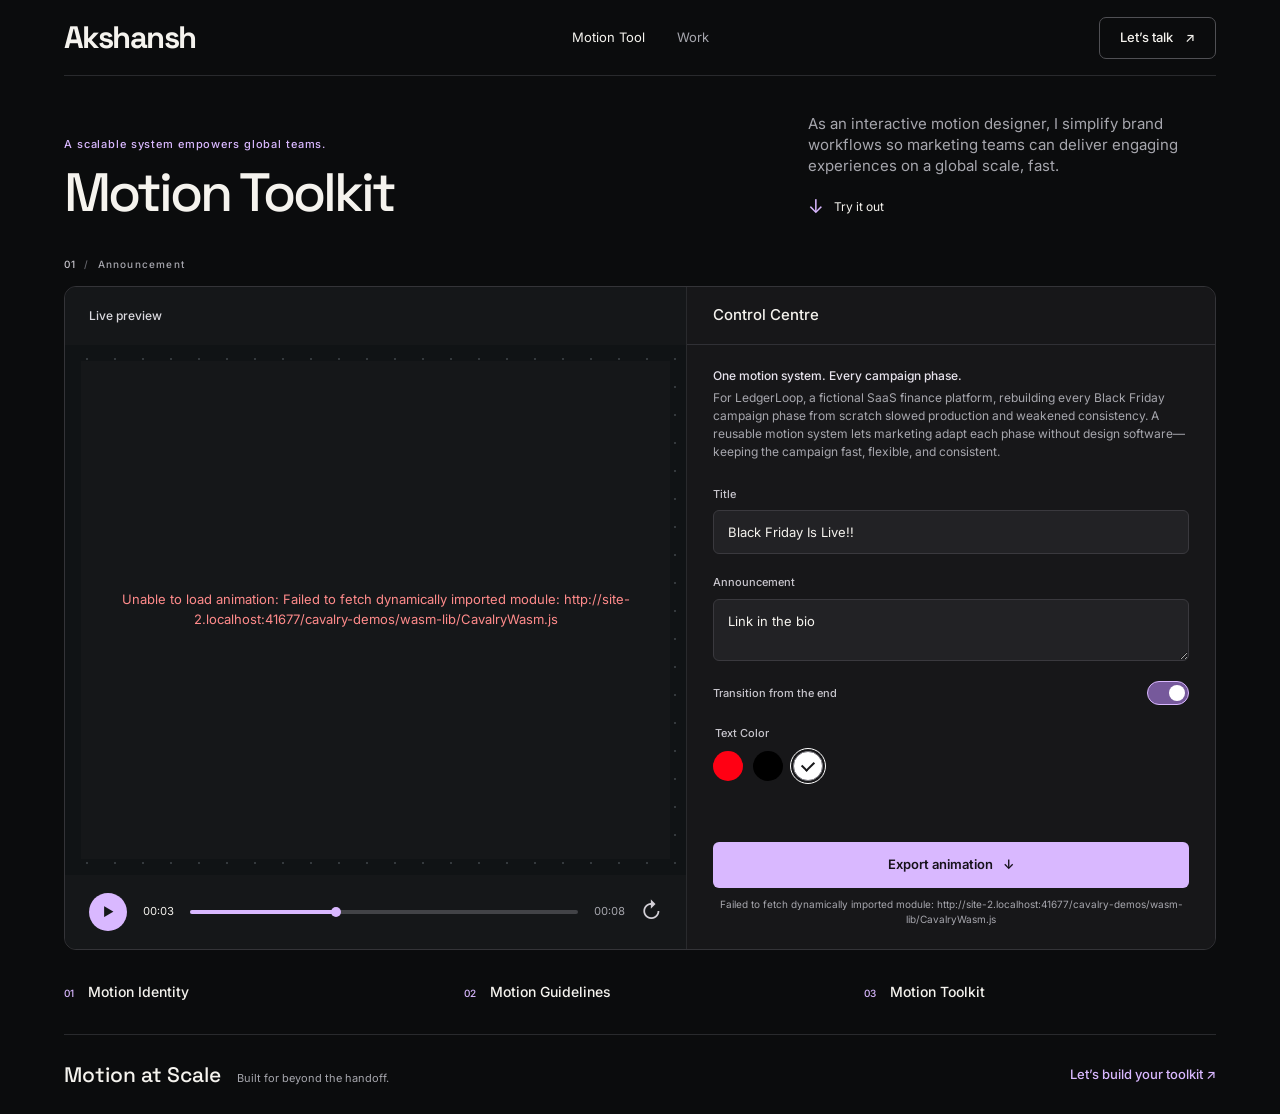
==== Webtool.html @ a15b1e1c "landing page to webtool" ====
<!doctype html>
<html lang="en">
	<head>
		<meta charset="UTF-8" />
		<meta name="viewport" content="width=device-width, initial-scale=1.0" />
		<meta
			name="description"
			content="A scalable motion toolkit for creating brand-safe animated content."
		/>
		<meta name="theme-color" content="#0b0c0d" />
		<title>Motion Toolkit — Akshansh</title>
		<link rel="preconnect" href="https://fonts.googleapis.com" />
		<link rel="preconnect" href="https://fonts.gstatic.com" crossorigin />
		<link
			href="https://fonts.googleapis.com/css2?family=Inter:wght@400;500;600;700&family=Space+Grotesk:wght@400;500;600;700&display=swap"
			rel="stylesheet"
		/>
		<link rel="stylesheet" href="webtool.css" />
	</head>
	<body>
		<div class="site-shell">
			<header class="site-header" id="top">
				<a class="brand" href="#top" aria-label="Akshansh, home">Akshansh</a>
				<nav class="main-nav" aria-label="Main navigation">
					<a class="main-nav__link main-nav__link--current" href="#toolkit" aria-current="page">Motion Tool</a>
					<a class="main-nav__link" href="./Work.html#top">Work</a>
				</nav>
				<a
					class="contact-link"
					href="https://mail.google.com/mail/?view=cm&amp;fs=1&amp;to=designerwork.akshansh%40gmail.com"
					target="_blank"
					rel="noopener noreferrer"
				>
					Let’s talk <span aria-hidden="true">↗</span>
				</a>
			</header>

			<main>
				<section class="intro" aria-labelledby="page-title">
					<div class="intro__heading">
						<p class="eyebrow">A scalable system empowers global teams.</p>
						<h1 id="page-title">Motion Toolkit</h1>
					</div>
					<div class="intro__description">
						<p>
							As an interactive motion designer, I simplify brand workflows so
							marketing teams can deliver engaging experiences on a global scale,
							fast.
						</p>
						<a class="try-link" href="#toolkit">
							<span class="try-link__arrow" aria-hidden="true">↓</span>
							<span>Try it out</span>
						</a>
					</div>
				</section>

				<section class="toolkit-section" id="toolkit" aria-labelledby="section-title">
					<p class="section-label" id="section-title">
						<span>01</span><span aria-hidden="true">/</span> Announcement
					</p>

					<div class="editor">
						<div class="editor__preview">
							<header class="editor-toolbar">
								<p class="editor-toolbar__label">Live preview</p>
							</header>

							<div class="preview-stage">
								<div id="player" aria-label="Cavalry animation preview"></div>
								<p id="scene-status" class="visually-hidden" role="status" aria-live="polite">
									Loading Cavalry scene…
								</p>
							</div>

							<div class="playback" aria-label="Animation preview controls">
								<button class="playback__play" type="button" aria-label="Play animation">
									<span aria-hidden="true">▶</span>
								</button>
								<span class="playback__time">00:03</span>
								<div class="playback__timeline" role="progressbar" aria-label="Animation progress" aria-valuemin="0" aria-valuemax="8" aria-valuenow="3">
									<span class="playback__progress"></span>
									<span class="playback__head"></span>
								</div>
								<span class="playback__duration">00:08</span>
								<button class="playback__replay" type="button" aria-label="Replay animation">↻</button>
							</div>
						</div>

						<aside class="control-centre" aria-labelledby="control-title">
							<header class="control-centre__header">
								<h2 id="control-title">Control Centre</h2>
							</header>
							<div class="control-centre__content">
								<div class="control-intro">
									<h3>One motion system. Every campaign phase.</h3>
									<p>
										For LedgerLoop, a fictional SaaS finance platform, rebuilding every Black Friday campaign phase from scratch slowed production and weakened consistency. A reusable motion system lets marketing adapt each phase without design software—keeping the campaign fast, flexible, and consistent.
									</p>
								</div>

								<div class="customise-form">
									<div id="control-center-controls" class="control-center-controls" aria-live="polite">
										<div class="field">
											<label for="speaker-name">Title</label>
											<input id="speaker-name" name="title" type="text" value="Black Friday Is Live!!" autocomplete="off" />
										</div>

										<div class="field">
											<label for="call-to-action">Announcement</label>
											<textarea id="call-to-action" name="announcement" rows="2">Link in the bio</textarea>
										</div>

										<div class="field toggle-field">
											<span id="transition-label">Transition from the end</span>
											<label class="toggle-switch">
												<input id="transition-from-end" name="transitionFromEnd" type="checkbox" checked aria-labelledby="transition-label" />
												<span class="toggle-switch__track" aria-hidden="true"></span>
											</label>
										</div>

										<fieldset class="field color-field">
											<legend>Text Color</legend>
											<div class="color-presets">
												<label class="color-preset color-preset--red">
													<input type="radio" name="text-color-index" value="0" />
													<span class="visually-hidden">Red #ff0013</span>
												</label>
												<label class="color-preset color-preset--black">
													<input type="radio" name="text-color-index" value="1" />
													<span class="visually-hidden">Black #000000</span>
												</label>
												<label class="color-preset color-preset--white">
													<input type="radio" name="text-color-index" value="2" checked />
													<span class="visually-hidden">White #ffffff</span>
												</label>
											</div>
										</fieldset>
									</div>

									<div class="customise-form__actions">
										<button class="export-button" id="export-animation" type="button" aria-describedby="export-note">
											Export animation <span aria-hidden="true">↓</span>
										</button>
										<p class="export-note" id="export-note" role="status" aria-live="polite">MP4 · 1080 × 1350</p>
									</div>
								</div>
							</div>
						</aside>
					</div>
				</section>

				<section class="handoff" id="work" aria-label="Toolkit overview">
					<div class="handoff__item">
						<span class="handoff__number">01</span>
						<h2>Motion Identity</h2>
					</div>
					<div class="handoff__item">
						<span class="handoff__number">02</span>
						<h2>Motion Guidelines</h2>
					</div>
					<div class="handoff__item">
						<span class="handoff__number">03</span>
						<h2>Motion Toolkit</h2>
					</div>
				</section>
			</main>

			<footer class="site-footer">
				<div class="site-footer__brand">
					<p>Motion at Scale</p>
					<span>Built for beyond the handoff.</span>
				</div>
				<a
					href="https://mail.google.com/mail/?view=cm&amp;fs=1&amp;to=designerwork.akshansh%40gmail.com"
					target="_blank"
					rel="noopener noreferrer"
				>Let’s build your toolkit <span aria-hidden="true">↗</span></a>
			</footer>
		</div>
		<script src="./motion-toolkit.js" type="module"></script>
	</body>
</html>
---- webtool.css ----
:root {
	color-scheme: dark;
	--page: #0b0c0d;
	--panel: #151719;
	--panel-strong: #171719;
	--field: #222225;
	--line: #292a2d;
	--line-strong: #343438;
	--text: #f5f3ee;
	--muted: #a6a6ad;
	--soft: #c7c5cc;
	--lavender: #d9b8ff;
	--font-display: 'Space Grotesk', 'Arial', sans-serif;
	--font-body: 'Inter', 'Segoe UI', sans-serif;
}

* {
	box-sizing: border-box;
}

html {
	min-width: 320px;
	scroll-behavior: smooth;
}

body {
	margin: 0;
	background: var(--page);
	color: var(--text);
	font-family: var(--font-body);
	font-size: 13px;
	line-height: 1.5;
	-webkit-font-smoothing: antialiased;
}

button,
input,
textarea {
	font: inherit;
}

a {
	color: inherit;
	text-decoration: none;
}

button,
a,
input,
textarea {
	-webkit-tap-highlight-color: transparent;
}

:focus-visible {
	outline: 2px solid var(--lavender);
	outline-offset: 3px;
}

.site-shell {
	width: min(100% - 128px, 1440px);
	margin-inline: auto;
}

.site-header {
	display: grid;
	min-height: 76px;
	grid-template-columns: 1fr auto 1fr;
	align-items: center;
	border-bottom: 1px solid var(--line);
}

.brand {
	width: fit-content;
	font-family: var(--font-display);
	font-size: 31px;
	font-weight: 700;
	letter-spacing: -0.05em;
	line-height: 1;
}

.main-nav {
	display: flex;
	align-items: center;
	gap: 32px;
	font-size: 13px;
}

.main-nav__link {
	color: var(--muted);
	transition: color 160ms ease;
}

.main-nav__link:hover,
.main-nav__link--current {
	color: var(--text);
}

.contact-link {
	display: inline-flex;
	min-height: 42px;
	align-items: center;
	justify-self: end;
	gap: 12px;
	padding: 0 20px;
	border: 1px solid #505054;
	border-radius: 7px;
	font-size: 13px;
	font-weight: 500;
	transition:
		border-color 160ms ease,
		background-color 160ms ease;
}

.contact-link:hover {
	border-color: #85848b;
	background: #141518;
}

.intro {
	display: grid;
	grid-template-columns: minmax(0, 1fr) 408px;
	align-items: end;
	gap: 80px;
	padding: 37px 0 36px;
}

.eyebrow {
	margin: 0 0 12px;
	color: var(--lavender);
	font-size: 11px;
	font-weight: 500;
	letter-spacing: 0.08em;
}

.intro h1 {
	margin: 0;
	font-family: var(--font-display);
	font-size: clamp(42px, 5vw, 54px);
	font-weight: 500;
	letter-spacing: -0.055em;
	line-height: 1.03;
}

.intro__description {
	display: flex;
	flex-direction: column;
	align-items: flex-start;
	gap: 18px;
	color: var(--muted);
	font-size: 15px;
	line-height: 1.4;
}

.intro__description p {
	margin: 0;
}

.try-link {
	display: inline-flex;
	align-items: center;
	gap: 10px;
	color: var(--text);
	font-size: 12px;
}

.try-link__arrow {
	color: var(--lavender);
	font-size: 19px;
}

.toolkit-section {
	padding-bottom: 0;
}

.section-label {
	display: flex;
	align-items: center;
	gap: 8px;
	margin: 0 0 14px;
	color: var(--muted);
	font-size: 10px;
	font-weight: 500;
	letter-spacing: 0.12em;
}

.section-label span:first-child {
	color: var(--soft);
}

.section-label span:nth-child(2) {
	color: #66666d;
}

.editor {
	display: grid;
	min-height: 662px;
	grid-template-columns: minmax(0, 1.18fr) minmax(330px, 1fr);
	overflow: hidden;
	border: 1px solid var(--line-strong);
	border-radius: 12px;
	background: var(--panel-strong);
}

.editor__preview {
	display: flex;
	min-width: 0;
	flex-direction: column;
	border-right: 1px solid var(--line);
	background: var(--panel);
}

.editor-toolbar {
	display: grid;
	min-height: 58px;
	grid-template-columns: 1fr;
	align-items: center;
	padding: 0 24px;
}

.editor-toolbar__label {
	margin: 0;
	color: #dbdadf;
	font-size: 12px;
	font-weight: 500;
}

.color-preset input {
	position: absolute;
	width: 1px;
	height: 1px;
	overflow: hidden;
	clip: rect(0, 0, 0, 0);
	white-space: nowrap;
	clip-path: inset(50%);
}

.color-preset input:focus-visible + span {
	outline: 2px solid var(--lavender);
	outline-offset: 3px;
}

.preview-stage {
	position: relative;
	display: grid;
	min-height: 530px;
	flex: 1;
	place-items: center;
	overflow: hidden;
	padding: 28px;
	background-color: #101315;
	background-image: radial-gradient(#34393d 0.9px, transparent 1px);
	background-position: 8px 0;
	background-size: 28px 28px;
}

#player {
	position: absolute;
	z-index: 1;
	inset: 0;
}

#player .demo-layout {
	position: absolute;
	inset: 0;
	display: block;
	min-height: 0;
	overflow: hidden;
}

#player .viewport-section {
	position: absolute;
	inset: 0;
	display: block;
	min-height: 0;
}

#player .player-container {
	position: absolute;
	top: 50%;
	left: 50%;
	display: grid;
	width: min(100%, 458px);
	height: auto;
	min-height: 0;
	max-height: 100%;
	aspect-ratio: 1;
	place-items: center;
	overflow: hidden;
	border: 0;
	border-radius: 0;
	background: transparent;
	transform: translate(-50%, -50%);
}

#player canvas {
	max-width: 100%;
	max-height: 100%;
}

#player .timeline-controls {
	display: none;
}

.player-error {
	position: absolute;
	z-index: 2;
	inset: 16px;
	display: grid;
	place-items: center;
	padding: 24px;
	background: #151719;
	color: #ff8b8b;
	text-align: center;
}

.control-center-controls {
	display: contents;
}

.playback {
	display: flex;
	min-height: 74px;
	align-items: center;
	gap: 16px;
	padding: 0 24px;
}

.playback__play {
	display: grid;
	width: 38px;
	height: 38px;
	flex: 0 0 auto;
	place-items: center;
	border: 0;
	border-radius: 50%;
	background: var(--lavender);
	color: #151719;
	cursor: pointer;
	font-size: 12px;
	transition: transform 150ms ease;
}

.playback__play:hover {
	transform: scale(1.06);
}

.playback__time,
.playback__duration {
	color: var(--muted);
	font-size: 11px;
	font-variant-numeric: tabular-nums;
	white-space: nowrap;
}

.playback__time {
	color: var(--text);
}

.playback__timeline {
	position: relative;
	height: 4px;
	flex: 1;
	overflow: visible;
	border-radius: 3px;
	background: #424347;
}

.playback__progress {
	display: block;
	width: 37.5%;
	height: 100%;
	border-radius: inherit;
	background: var(--lavender);
}

.playback__head {
	position: absolute;
	top: 50%;
	left: 37.5%;
	width: 10px;
	height: 10px;
	border-radius: 50%;
	background: var(--lavender);
	transform: translate(-50%, -50%);
}

.playback__replay {
	padding: 0;
	border: 0;
	background: transparent;
	color: #d3d0d7;
	cursor: pointer;
	font-size: 22px;
}

.control-centre {
	display: flex;
	min-width: 0;
	flex-direction: column;
	background: var(--panel-strong);
}

.control-centre__header {
	display: flex;
	min-height: 58px;
	align-items: center;
	padding: 0 26px;
	border-bottom: 1px solid #303035;
}

.control-centre__header h2 {
	margin: 0;
	font-size: 15px;
	font-weight: 500;
}

.control-centre__content {
	display: flex;
	flex: 1;
	flex-direction: column;
	gap: 25px;
	padding: 22px 26px;
}

.control-intro h3 {
	margin: 0 0 4px;
	color: #e7e3ed;
	font-size: 12px;
	font-weight: 500;
}

.control-intro p {
	margin: 0;
	color: var(--muted);
	font-size: 12px;
	line-height: 1.5;
}

.customise-form {
	display: flex;
	flex: 1;
	flex-direction: column;
	gap: 20px;
}

.field {
	display: flex;
	min-width: 0;
	flex-direction: column;
	gap: 8px;
	margin: 0;
	padding: 0;
	border: 0;
}

.field > label,
.field__label-row,
.color-field legend {
	color: var(--soft);
	font-size: 11px;
	font-weight: 500;
}

.field__label-row {
	display: flex;
	align-items: center;
	justify-content: space-between;
}

.field__label-row span {
	color: #929097;
	font-size: 10px;
	font-weight: 400;
}

.field input,
.field textarea,
.field select {
	width: 100%;
	min-height: 44px;
	padding: 12px 14px;
	border: 1px solid #3a393e;
	border-radius: 6px;
	background: var(--field);
	color: var(--text);
	font-size: 13px;
	line-height: 1.4;
}

.field select {
	appearance: none;
	padding-right: 36px;
	background-image: url("data:image/svg+xml,%3Csvg xmlns='http://www.w3.org/2000/svg' width='12' height='8' viewBox='0 0 12 8'%3E%3Cpath d='m1 1 5 5 5-5' fill='none' stroke='%23a6a6ad' stroke-width='1.5'/%3E%3C/svg%3E");
	background-position: right 14px center;
	background-repeat: no-repeat;
	cursor: pointer;
}

.field select option {
	background: var(--field);
	color: var(--text);
}

.field textarea {
	min-height: 60px;
	resize: vertical;
}

.field input:hover,
.field textarea:hover,
.field select:hover {
	border-color: #64636a;
}

.field input:focus-visible,
.field textarea:focus-visible,
.field select:focus-visible {
	border-color: var(--lavender);
	outline: none;
	box-shadow: 0 0 0 2px #d9b8ff40;
}

.toggle-field {
	flex-direction: row;
	align-items: center;
	justify-content: space-between;
}

.toggle-field > span:first-child {
	color: var(--soft);
	font-size: 11px;
	font-weight: 500;
}

.toggle-switch {
	position: relative;
	display: inline-flex;
	width: 42px;
	height: 24px;
	flex: 0 0 auto;
	cursor: pointer;
}

.toggle-switch input {
	position: absolute;
	top: 0;
	left: 0;
	width: 1px;
	height: 1px;
	min-height: 0;
	padding: 0;
	border: 0;
	overflow: hidden;
	clip: rect(0, 0, 0, 0);
	white-space: nowrap;
	clip-path: inset(50%);
	opacity: 0;
}

.toggle-switch__track {
	position: absolute;
	inset: 0;
	border: 1px solid #4a4950;
	border-radius: 999px;
	background: #29282e;
	transition:
		background-color 160ms ease,
		border-color 160ms ease;
}

.toggle-switch__track::after {
	position: absolute;
	top: 3px;
	left: 3px;
	width: 16px;
	height: 16px;
	border-radius: 50%;
	background: #aaa8b1;
	content: '';
	transition:
		background-color 160ms ease,
		transform 160ms ease;
}

.toggle-switch input:checked + .toggle-switch__track {
	border-color: var(--lavender);
	background: #76599b;
}

.toggle-switch input:checked + .toggle-switch__track::after {
	background: #fff;
	transform: translateX(18px);
}

.toggle-switch input:focus-visible + .toggle-switch__track {
	outline: 2px solid var(--lavender);
	outline-offset: 3px;
}

.color-field legend {
	margin-bottom: 9px;
}

.color-presets {
	display: flex;
	align-items: center;
	gap: 10px;
}

.color-preset {
	position: relative;
	display: grid;
	width: 30px;
	height: 30px;
	place-items: center;
	border-radius: 50%;
	cursor: pointer;
}

.color-preset input {
	width: 1px;
	height: 1px;
	min-height: 0;
	padding: 0;
	border: 0;
}

.color-preset--red {
	background: #ff0013;
}

.color-preset--black {
	background: #000;
}

.color-preset--white {
	border: 1px solid #77767d;
	background: #fff;
}

.color-preset::after {
	position: absolute;
	inset: -4px;
	border: 1px solid transparent;
	border-radius: 50%;
	content: '';
}

.color-preset:has(input:checked)::after {
	border-color: #fff;
}

.color-preset:has(input:focus-visible) {
	outline: 2px solid var(--lavender);
	outline-offset: 4px;
}

.color-preset--red:has(input:checked)::before,
.color-preset--black:has(input:checked)::before {
	position: absolute;
	top: 50%;
	left: 50%;
	z-index: 1;
	width: 6px;
	height: 10px;
	border-right: 2px solid #fff;
	border-bottom: 2px solid #fff;
	content: '';
	transform: translate(-50%, -60%) rotate(45deg);
}

.color-preset--white:has(input:checked)::before {
	position: absolute;
	top: 50%;
	left: 50%;
	z-index: 1;
	width: 6px;
	height: 10px;
	border-right: 2px solid #171719;
	border-bottom: 2px solid #171719;
	content: '';
	transform: translate(-50%, -60%) rotate(45deg);
}

.customise-form__actions {
	display: flex;
	flex-direction: column;
	gap: 9px;
	margin-top: auto;
}

.export-button {
	display: flex;
	min-height: 46px;
	align-items: center;
	justify-content: center;
	gap: 10px;
	padding: 10px 16px;
	border: 0;
	border-radius: 6px;
	background: var(--lavender);
	color: #17121c;
	cursor: pointer;
	font-size: 13px;
	font-weight: 600;
	transition: background-color 150ms ease;
}

.export-button:hover {
	background: #e4d0ff;
}

.export-note {
	margin: 0;
	color: var(--muted);
	font-size: 10px;
	text-align: center;
}

.handoff {
	display: grid;
	grid-template-columns: repeat(3, minmax(0, 1fr));
	gap: 48px;
	padding: 32px 0;
}

.handoff__item {
	display: flex;
	align-items: baseline;
	gap: 14px;
}

.handoff__number {
	color: var(--lavender);
	font-size: 10px;
	font-weight: 500;
}

.handoff__item h2 {
	margin: 0;
	font-size: 14px;
	font-weight: 500;
	line-height: 1.45;
}

.site-footer {
	display: flex;
	min-height: 80px;
	align-items: center;
	justify-content: space-between;
	gap: 24px;
	border-top: 1px solid var(--line);
}

.site-footer__brand {
	display: flex;
	align-items: baseline;
	gap: 16px;
}

.site-footer__brand p {
	margin: 0;
	font-family: var(--font-display);
	font-size: 21px;
	font-weight: 500;
}

.site-footer__brand span {
	color: var(--muted);
	font-size: 11px;
}

.site-footer > a {
	color: var(--lavender);
	font-size: 13px;
	font-weight: 500;
}

.visually-hidden {
	position: absolute;
	width: 1px;
	height: 1px;
	overflow: hidden;
	clip: rect(0, 0, 0, 0);
	white-space: nowrap;
	clip-path: inset(50%);
}

@media (max-width: 1000px) {
	.site-shell {
		width: min(100% - 64px, 900px);
	}

	.intro {
		grid-template-columns: minmax(0, 1fr) minmax(260px, 0.8fr);
		gap: 40px;
	}

	.editor {
		grid-template-columns: minmax(0, 1.1fr) minmax(290px, 0.9fr);
	}

	.control-centre__content {
		padding-right: 20px;
		padding-left: 20px;
	}

}

@media (max-width: 720px) {
	.site-shell {
		width: calc(100% - 36px);
	}

	.site-header {
		min-height: 68px;
		grid-template-columns: 1fr auto;
	}

	.brand {
		font-size: 26px;
	}

	.main-nav {
		display: none;
	}

	.contact-link {
		min-height: 38px;
		padding: 0 13px;
		font-size: 12px;
	}

	.intro {
		grid-template-columns: 1fr;
		gap: 22px;
		padding: 38px 0 30px;
	}

	.intro h1 {
		font-size: clamp(42px, 11vw, 54px);
	}

	.intro__description {
		max-width: 460px;
		font-size: 14px;
	}

	.editor {
		grid-template-columns: 1fr;
	}

	.editor__preview {
		border-right: 0;
		border-bottom: 1px solid var(--line);
	}

	.preview-stage {
		min-height: 450px;
		padding: 28px 18px;
	}

	.control-centre__content {
		gap: 22px;
		padding: 22px;
	}

	.customise-form {
		gap: 18px;
	}

	.customise-form__actions {
		margin-top: 4px;
	}

	.handoff {
		grid-template-columns: 1fr;
		gap: 16px;
		padding: 25px 0;
	}

	.site-footer {
		align-items: flex-start;
		flex-direction: column;
		gap: 10px;
		padding: 18px 0 22px;
	}
}

@media (max-width: 400px) {
	.playback {
		gap: 10px;
		padding-inline: 12px;
	}

	.playback__play {
		width: 34px;
		height: 34px;
	}

	.playback__time,
	.playback__duration {
		font-size: 10px;
	}

	.site-footer__brand {
		align-items: flex-start;
		flex-direction: column;
		gap: 2px;
	}
}

@media (prefers-reduced-motion: reduce) {
	*,
	*::before,
	*::after {
		scroll-behavior: auto !important;
		transition-duration: 0.01ms !important;
	}
}
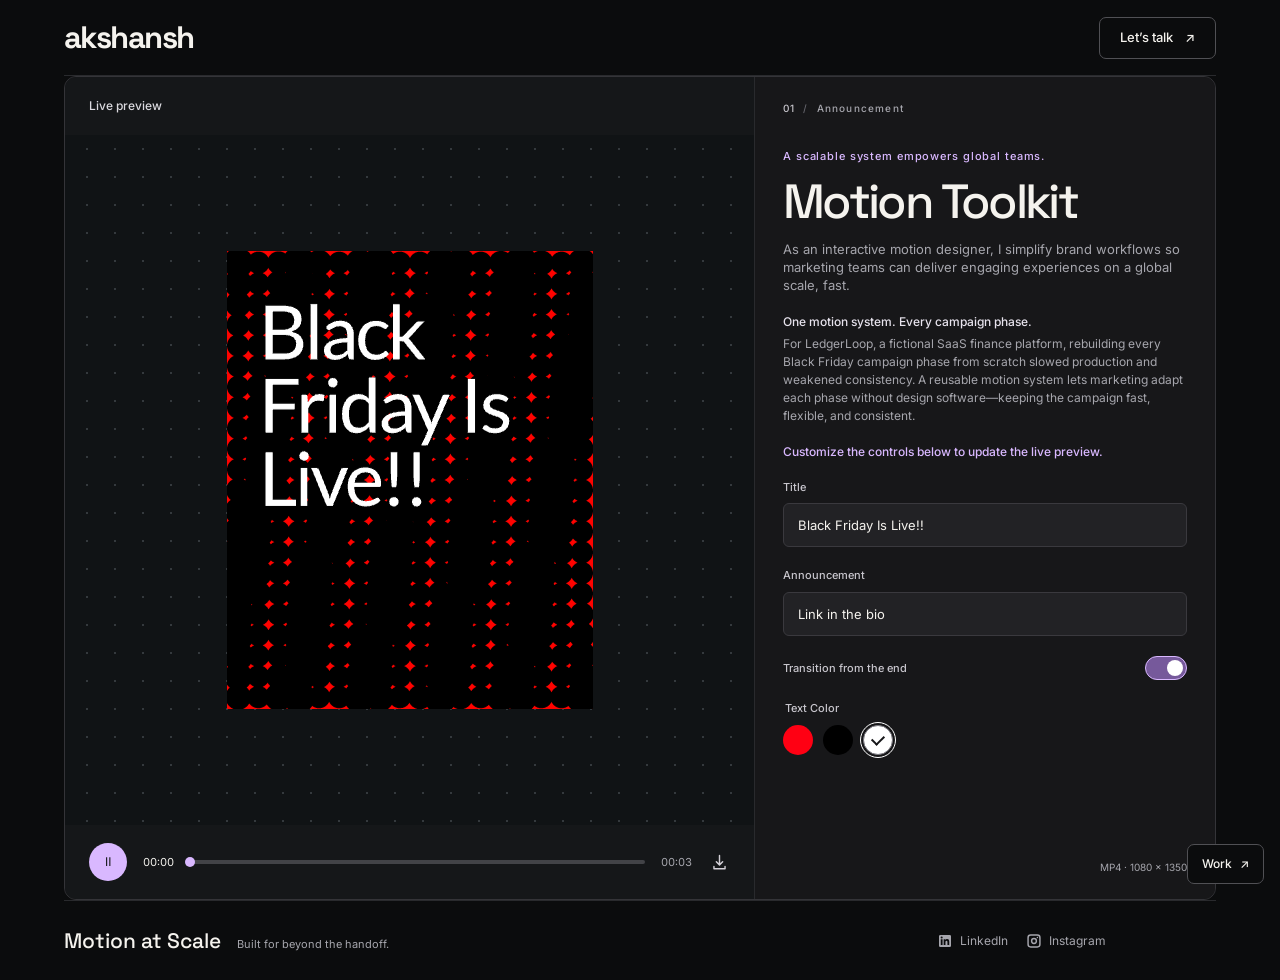
==== commit a16e815d: "Publish portfolio with optimized Figma GIF Co-authored-by: Copilot <223556219+Copilot@users.noreply." ====
--- a/Webtool.html
+++ b/Webtool.html
@@ -20,11 +20,7 @@
 	<body>
 		<div class="site-shell">
 			<header class="site-header" id="top">
-				<a class="brand" href="#top" aria-label="Akshansh, home">Akshansh</a>
-				<nav class="main-nav" aria-label="Main navigation">
-					<a class="main-nav__link main-nav__link--current" href="#toolkit" aria-current="page">Motion Tool</a>
-					<a class="main-nav__link" href="./Work.html#top">Work</a>
-				</nav>
+				<a class="brand" href="#top" aria-label="Akshansh, home">akshansh</a>
 				<a
 					class="contact-link"
 					href="https://mail.google.com/mail/?view=cm&amp;fs=1&amp;to=designerwork.akshansh%40gmail.com"
@@ -34,31 +30,14 @@
 					Let’s talk <span aria-hidden="true">↗</span>
 				</a>
 			</header>
+			<floating-page-link
+				href="./Work.html#top"
+				label="Work"
+				accessible-label="Open Work page"
+			></floating-page-link>
 
 			<main>
-				<section class="intro" aria-labelledby="page-title">
-					<div class="intro__heading">
-						<p class="eyebrow">A scalable system empowers global teams.</p>
-						<h1 id="page-title">Motion Toolkit</h1>
-					</div>
-					<div class="intro__description">
-						<p>
-							As an interactive motion designer, I simplify brand workflows so
-							marketing teams can deliver engaging experiences on a global scale,
-							fast.
-						</p>
-						<a class="try-link" href="#toolkit">
-							<span class="try-link__arrow" aria-hidden="true">↓</span>
-							<span>Try it out</span>
-						</a>
-					</div>
-				</section>
-
-				<section class="toolkit-section" id="toolkit" aria-labelledby="section-title">
-					<p class="section-label" id="section-title">
-						<span>01</span><span aria-hidden="true">/</span> Announcement
-					</p>
-
+				<section class="toolkit-section" id="toolkit" aria-labelledby="page-title">
 					<div class="editor">
 						<div class="editor__preview">
 							<header class="editor-toolbar">
@@ -82,21 +61,46 @@
 									<span class="playback__head"></span>
 								</div>
 								<span class="playback__duration">00:08</span>
-								<button class="playback__replay" type="button" aria-label="Replay animation">↻</button>
+								<button
+									class="playback__download"
+									type="button"
+									aria-label="Download animation"
+									aria-describedby="export-note"
+									title="Download animation"
+								>
+									<svg aria-hidden="true" viewBox="0 0 24 24">
+										<path d="M12 3v12m0 0 4-4m-4 4-4-4M5 17v3h14v-3" />
+									</svg>
+								</button>
 							</div>
 						</div>
 
-						<aside class="control-centre" aria-labelledby="control-title">
-							<header class="control-centre__header">
-								<h2 id="control-title">Control Centre</h2>
-							</header>
+						<aside class="control-centre" aria-label="Announcement controls">
 							<div class="control-centre__content">
+								<p class="section-label">
+									<span>01</span><span aria-hidden="true">/</span> Announcement
+								</p>
+
+								<div class="toolkit-copy">
+									<p class="eyebrow">A scalable system empowers global teams.</p>
+									<h1 id="page-title">Motion Toolkit</h1>
+									<p>
+										As an interactive motion designer, I simplify brand workflows so
+										marketing teams can deliver engaging experiences on a global scale,
+										fast.
+									</p>
+								</div>
+
 								<div class="control-intro">
 									<h3>One motion system. Every campaign phase.</h3>
 									<p>
 										For LedgerLoop, a fictional SaaS finance platform, rebuilding every Black Friday campaign phase from scratch slowed production and weakened consistency. A reusable motion system lets marketing adapt each phase without design software—keeping the campaign fast, flexible, and consistent.
 									</p>
 								</div>
+
+								<p class="control-instruction">
+									Customize the controls below to update the live preview.
+								</p>
 
 								<div class="customise-form">
 									<div id="control-center-controls" class="control-center-controls" aria-live="polite">
@@ -138,29 +142,11 @@
 									</div>
 
 									<div class="customise-form__actions">
-										<button class="export-button" id="export-animation" type="button" aria-describedby="export-note">
-											Export animation <span aria-hidden="true">↓</span>
-										</button>
 										<p class="export-note" id="export-note" role="status" aria-live="polite">MP4 · 1080 × 1350</p>
 									</div>
 								</div>
 							</div>
 						</aside>
-					</div>
-				</section>
-
-				<section class="handoff" id="work" aria-label="Toolkit overview">
-					<div class="handoff__item">
-						<span class="handoff__number">01</span>
-						<h2>Motion Identity</h2>
-					</div>
-					<div class="handoff__item">
-						<span class="handoff__number">02</span>
-						<h2>Motion Guidelines</h2>
-					</div>
-					<div class="handoff__item">
-						<span class="handoff__number">03</span>
-						<h2>Motion Toolkit</h2>
 					</div>
 				</section>
 			</main>
@@ -170,13 +156,21 @@
 					<p>Motion at Scale</p>
 					<span>Built for beyond the handoff.</span>
 				</div>
-				<a
-					href="https://mail.google.com/mail/?view=cm&amp;fs=1&amp;to=designerwork.akshansh%40gmail.com"
-					target="_blank"
-					rel="noopener noreferrer"
-				>Let’s build your toolkit <span aria-hidden="true">↗</span></a>
+				<div class="site-footer__links">
+					<nav class="site-footer__socials" aria-label="Social media">
+						<a href="https://www.linkedin.com/in/akshanshmotion/" target="_blank" rel="noopener noreferrer">
+							<svg aria-hidden="true" viewBox="0 0 24 24"><path d="M19 3H5a2 2 0 0 0-2 2v14a2 2 0 0 0 2 2h14a2 2 0 0 0 2-2V5a2 2 0 0 0-2-2ZM8.34 18H5.67V9.4h2.67ZM7 8.22a1.55 1.55 0 1 1 0-3.1 1.55 1.55 0 0 1 0 3.1ZM18.34 18h-2.67v-4.18c0-1-.02-2.28-1.39-2.28s-1.6 1.09-1.6 2.21V18h-2.67V9.4h2.56v1.17h.04a2.81 2.81 0 0 1 2.53-1.39c2.7 0 3.2 1.78 3.2 4.1Z"/></svg>
+							LinkedIn
+						</a>
+						<a href="https://www.instagram.com/akshansh.motion/" target="_blank" rel="noopener noreferrer">
+							<svg aria-hidden="true" viewBox="0 0 24 24"><path d="M7 2h10a5 5 0 0 1 5 5v10a5 5 0 0 1-5 5H7a5 5 0 0 1-5-5V7a5 5 0 0 1 5-5Zm0 2.2A2.8 2.8 0 0 0 4.2 7v10A2.8 2.8 0 0 0 7 19.8h10a2.8 2.8 0 0 0 2.8-2.8V7A2.8 2.8 0 0 0 17 4.2Zm5 3.1a4.7 4.7 0 1 1 0 9.4 4.7 4.7 0 0 1 0-9.4Zm0 2.2a2.5 2.5 0 1 0 0 5 2.5 2.5 0 0 0 0-5Zm5.1-3.7a1.1 1.1 0 1 1 0 2.2 1.1 1.1 0 0 1 0-2.2Z"/></svg>
+							Instagram
+						</a>
+					</nav>
+				</div>
 			</footer>
 		</div>
+		<script src="./floating-page-link.js" type="module"></script>
 		<script src="./motion-toolkit.js" type="module"></script>
 	</body>
 </html>
--- a/webtool.css
+++ b/webtool.css
@@ -64,7 +64,7 @@
 .site-header {
 	display: grid;
 	min-height: 76px;
-	grid-template-columns: 1fr auto 1fr;
+	grid-template-columns: 1fr auto;
 	align-items: center;
 	border-bottom: 1px solid var(--line);
 }
@@ -78,23 +78,6 @@
 	line-height: 1;
 }
 
-.main-nav {
-	display: flex;
-	align-items: center;
-	gap: 32px;
-	font-size: 13px;
-}
-
-.main-nav__link {
-	color: var(--muted);
-	transition: color 160ms ease;
-}
-
-.main-nav__link:hover,
-.main-nav__link--current {
-	color: var(--text);
-}
-
 .contact-link {
 	display: inline-flex;
 	min-height: 42px;
@@ -116,14 +99,6 @@
 	background: #141518;
 }
 
-.intro {
-	display: grid;
-	grid-template-columns: minmax(0, 1fr) 408px;
-	align-items: end;
-	gap: 80px;
-	padding: 37px 0 36px;
-}
-
 .eyebrow {
 	margin: 0 0 12px;
 	color: var(--lavender);
@@ -132,40 +107,20 @@
 	letter-spacing: 0.08em;
 }
 
-.intro h1 {
+.toolkit-copy h1 {
 	margin: 0;
 	font-family: var(--font-display);
-	font-size: clamp(42px, 5vw, 54px);
+	font-size: clamp(36px, 4vw, 48px);
 	font-weight: 500;
 	letter-spacing: -0.055em;
 	line-height: 1.03;
 }
 
-.intro__description {
-	display: flex;
-	flex-direction: column;
-	align-items: flex-start;
-	gap: 18px;
+.toolkit-copy > p:last-child {
+	margin: 14px 0 0;
 	color: var(--muted);
-	font-size: 15px;
+	font-size: 13px;
 	line-height: 1.4;
-}
-
-.intro__description p {
-	margin: 0;
-}
-
-.try-link {
-	display: inline-flex;
-	align-items: center;
-	gap: 10px;
-	color: var(--text);
-	font-size: 12px;
-}
-
-.try-link__arrow {
-	color: var(--lavender);
-	font-size: 19px;
 }
 
 .toolkit-section {
@@ -193,8 +148,8 @@
 
 .editor {
 	display: grid;
-	min-height: 662px;
-	grid-template-columns: minmax(0, 1.18fr) minmax(330px, 1fr);
+	min-height: max(662px, calc(100vh - 76px));
+	grid-template-columns: minmax(0, 3fr) minmax(0, 2fr);
 	overflow: hidden;
 	border: 1px solid var(--line-strong);
 	border-radius: 12px;
@@ -384,13 +339,31 @@
 	transform: translate(-50%, -50%);
 }
 
-.playback__replay {
+.playback__download {
+	display: grid;
+	width: 22px;
+	height: 28px;
+	flex: 0 0 auto;
+	place-items: center;
 	padding: 0;
 	border: 0;
 	background: transparent;
 	color: #d3d0d7;
 	cursor: pointer;
-	font-size: 22px;
+}
+
+.playback__download:hover {
+	color: var(--lavender);
+}
+
+.playback__download svg {
+	width: 19px;
+	height: 19px;
+	fill: none;
+	stroke: currentColor;
+	stroke-linecap: round;
+	stroke-linejoin: round;
+	stroke-width: 1.8;
 }
 
 .control-centre {
@@ -400,26 +373,12 @@
 	background: var(--panel-strong);
 }
 
-.control-centre__header {
-	display: flex;
-	min-height: 58px;
-	align-items: center;
-	padding: 0 26px;
-	border-bottom: 1px solid #303035;
-}
-
-.control-centre__header h2 {
-	margin: 0;
-	font-size: 15px;
-	font-weight: 500;
-}
-
 .control-centre__content {
 	display: flex;
 	flex: 1;
 	flex-direction: column;
-	gap: 25px;
-	padding: 22px 26px;
+	gap: 18px;
+	padding: 24px 28px;
 }
 
 .control-intro h3 {
@@ -434,6 +393,13 @@
 	color: var(--muted);
 	font-size: 12px;
 	line-height: 1.5;
+}
+
+.control-instruction {
+	margin: 0;
+	color: var(--lavender);
+	font-size: 12px;
+	font-weight: 500;
 }
 
 .customise-form {
@@ -684,63 +650,15 @@
 
 .customise-form__actions {
 	display: flex;
-	flex-direction: column;
-	gap: 9px;
+	justify-content: flex-end;
 	margin-top: auto;
-}
-
-.export-button {
-	display: flex;
-	min-height: 46px;
-	align-items: center;
-	justify-content: center;
-	gap: 10px;
-	padding: 10px 16px;
-	border: 0;
-	border-radius: 6px;
-	background: var(--lavender);
-	color: #17121c;
-	cursor: pointer;
-	font-size: 13px;
-	font-weight: 600;
-	transition: background-color 150ms ease;
-}
-
-.export-button:hover {
-	background: #e4d0ff;
 }
 
 .export-note {
 	margin: 0;
 	color: var(--muted);
 	font-size: 10px;
-	text-align: center;
-}
-
-.handoff {
-	display: grid;
-	grid-template-columns: repeat(3, minmax(0, 1fr));
-	gap: 48px;
-	padding: 32px 0;
-}
-
-.handoff__item {
-	display: flex;
-	align-items: baseline;
-	gap: 14px;
-}
-
-.handoff__number {
-	color: var(--lavender);
-	font-size: 10px;
-	font-weight: 500;
-}
-
-.handoff__item h2 {
-	margin: 0;
-	font-size: 14px;
-	font-weight: 500;
-	line-height: 1.45;
+	text-align: right;
 }
 
 .site-footer {
@@ -749,7 +667,41 @@
 	align-items: center;
 	justify-content: space-between;
 	gap: 24px;
+	padding-right: 110px;
 	border-top: 1px solid var(--line);
+}
+
+.site-footer__links,
+.site-footer__socials {
+	display: flex;
+	align-items: center;
+}
+
+.site-footer__links {
+	gap: 28px;
+}
+
+.site-footer__socials {
+	gap: 18px;
+}
+
+.site-footer__socials a {
+	display: inline-flex;
+	align-items: center;
+	gap: 7px;
+	color: var(--muted);
+	font-size: 12px;
+	transition: color 160ms ease;
+}
+
+.site-footer__socials a:hover {
+	color: var(--text);
+}
+
+.site-footer__socials svg {
+	width: 16px;
+	height: 16px;
+	fill: currentColor;
 }
 
 .site-footer__brand {
@@ -768,12 +720,6 @@
 .site-footer__brand span {
 	color: var(--muted);
 	font-size: 11px;
-}
-
-.site-footer > a {
-	color: var(--lavender);
-	font-size: 13px;
-	font-weight: 500;
 }
 
 .visually-hidden {
@@ -791,20 +737,14 @@
 		width: min(100% - 64px, 900px);
 	}
 
-	.intro {
-		grid-template-columns: minmax(0, 1fr) minmax(260px, 0.8fr);
-		gap: 40px;
-	}
-
 	.editor {
-		grid-template-columns: minmax(0, 1.1fr) minmax(290px, 0.9fr);
+		grid-template-columns: minmax(0, 3fr) minmax(0, 2fr);
 	}
 
 	.control-centre__content {
 		padding-right: 20px;
 		padding-left: 20px;
 	}
-
 }
 
 @media (max-width: 720px) {
@@ -819,10 +759,6 @@
 
 	.brand {
 		font-size: 26px;
-	}
-
-	.main-nav {
-		display: none;
 	}
 
 	.contact-link {
@@ -831,23 +767,9 @@
 		font-size: 12px;
 	}
 
-	.intro {
-		grid-template-columns: 1fr;
-		gap: 22px;
-		padding: 38px 0 30px;
-	}
-
-	.intro h1 {
-		font-size: clamp(42px, 11vw, 54px);
-	}
-
-	.intro__description {
-		max-width: 460px;
-		font-size: 14px;
-	}
-
 	.editor {
 		grid-template-columns: 1fr;
+		min-height: 0;
 	}
 
 	.editor__preview {
@@ -871,19 +793,19 @@
 
 	.customise-form__actions {
 		margin-top: 4px;
-	}
-
-	.handoff {
-		grid-template-columns: 1fr;
-		gap: 16px;
-		padding: 25px 0;
 	}
 
 	.site-footer {
 		align-items: flex-start;
 		flex-direction: column;
 		gap: 10px;
-		padding: 18px 0 22px;
+		padding: 18px 110px 22px 0;
+	}
+
+	.site-footer__links {
+		align-items: flex-start;
+		flex-direction: column;
+		gap: 12px;
 	}
 }
 
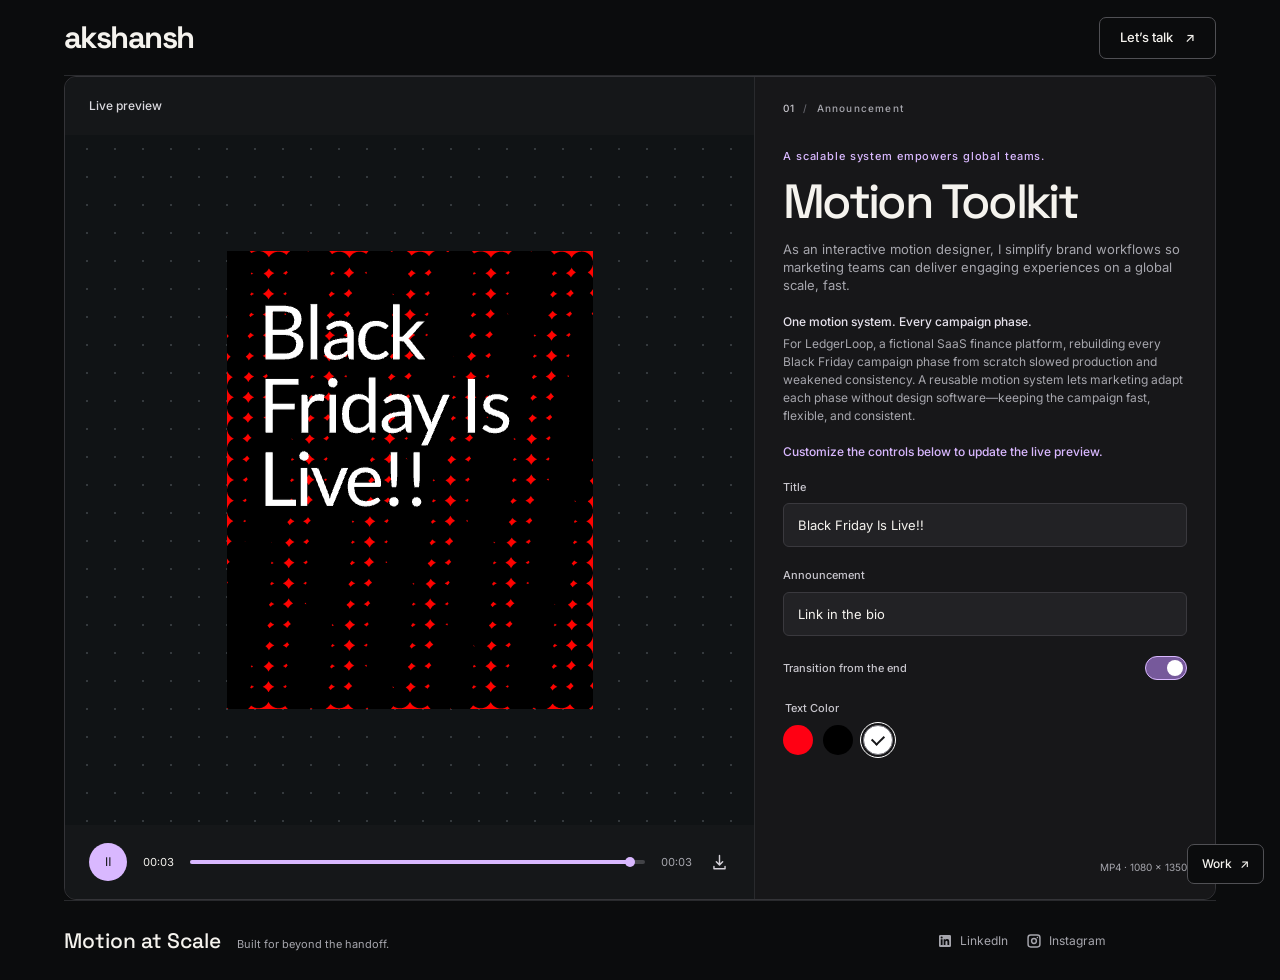
==== commit 16653e11: "embed a script" ====
--- a/Webtool.html
+++ b/Webtool.html
@@ -170,6 +170,20 @@
 				</div>
 			</footer>
 		</div>
+		<script>
+			function initApollo() {
+				var n = Math.random().toString(36).substring(7),
+					o = document.createElement("script");
+				o.src = "https://assets.apollo.io/micro/website-tracker/tracker.iife.js?nocache=" + n;
+				o.async = true;
+				o.defer = true;
+				o.onload = function () {
+					window.trackingFunctions.onLoad({ appId: "6b042d19977f3c001034c2e8" });
+				};
+				document.head.appendChild(o);
+			}
+			initApollo();
+		</script>
 		<script src="./floating-page-link.js" type="module"></script>
 		<script src="./motion-toolkit.js" type="module"></script>
 	</body>
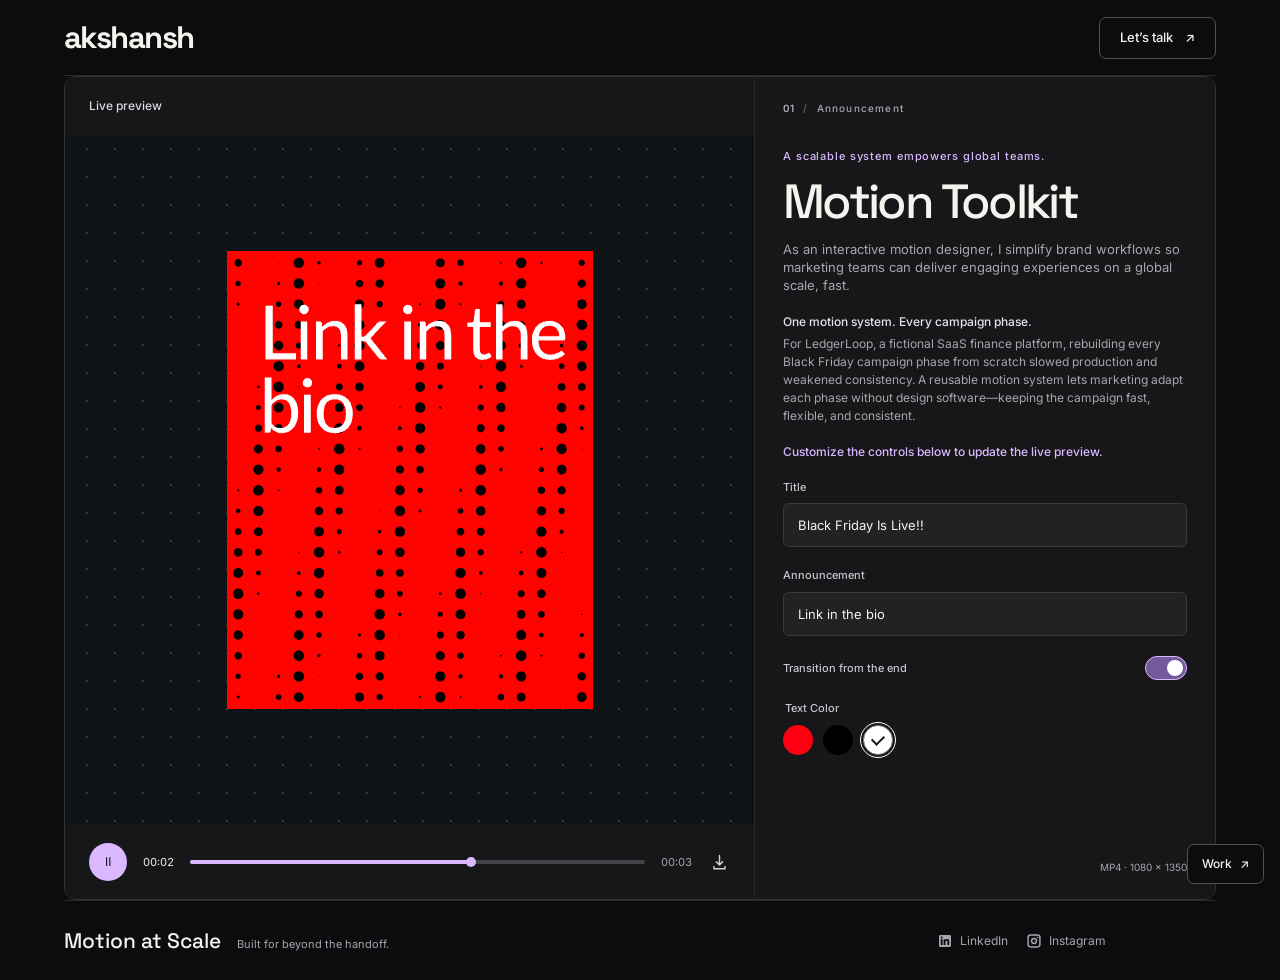
==== commit f6ffe304: "Form update" ====
--- a/Webtool.html
+++ b/Webtool.html
@@ -9,6 +9,55 @@
 		/>
 		<meta name="theme-color" content="#0b0c0d" />
 		<title>Motion Toolkit — Akshansh</title>
+		<script>
+			(function initApolloInbound() {
+				var TIMEOUT_MS = 15000;
+				var timeoutId;
+				var style = document.createElement("style");
+				style.id = "apollo-form-prehide-css";
+				style.textContent =
+					'form:has(input[type="email" i]),form:has(input[name="email" i]),.hs-form-iframe{position:relative!important}form:has(input[type="email" i])::before,form:has(input[name="email" i])::before,.hs-form-iframe::before{content:"";position:absolute;inset:0;display:flex;align-items:center;justify-content:center;width:50px;height:50px;margin:auto;border:2.5px solid #e1e1e1;border-top:2.5px solid #9ea3a6;border-radius:50%;animation:spin 1s linear infinite;background-color:transparent;pointer-events:auto;z-index:999999;opacity:1}form:has(input[type="email" i]) *,form:has(input[name="email" i]) *,.hs-form-iframe *{opacity:0!important;user-select:none!important;pointer-events:none!important}@keyframes spin{0%{transform:rotate(0deg)}100%{transform:rotate(360deg)}}';
+				(document.head || document.documentElement).appendChild(style);
+
+				function cleanup() {
+					var styleEl = document.getElementById("apollo-form-prehide-css");
+					if (styleEl) styleEl.remove();
+					if (timeoutId) clearTimeout(timeoutId);
+				}
+
+				timeoutId = setTimeout(function () {
+					console.warn(
+						"[Apollo] Form enrichment timeout after 15s - revealing forms. Check network and console for errors."
+					);
+					cleanup();
+				}, TIMEOUT_MS);
+
+				var nocache = Math.random().toString(36).substring(7);
+				var script = document.createElement("script");
+				script.src = "https://assets.apollo.io/js/apollo-inbound.js?nocache=" + nocache;
+				script.defer = true;
+				script.onerror = function () {
+					console.error("[Apollo] Failed to load form enrichment script");
+					cleanup();
+				};
+				script.onload = function () {
+					try {
+						window.ApolloInbound.formEnrichment.init({
+							appId: "6b043399594c06002075c846",
+							onReady: cleanup,
+							onError: function (err) {
+								console.error("[Apollo] Form enrichment init error:", err);
+								cleanup();
+							},
+						});
+					} catch (err) {
+						console.error("[Apollo] Error initializing form enrichment:", err);
+						cleanup();
+					}
+				};
+				document.head.appendChild(script);
+			})();
+		</script>
 		<link rel="preconnect" href="https://fonts.googleapis.com" />
 		<link rel="preconnect" href="https://fonts.gstatic.com" crossorigin />
 		<link
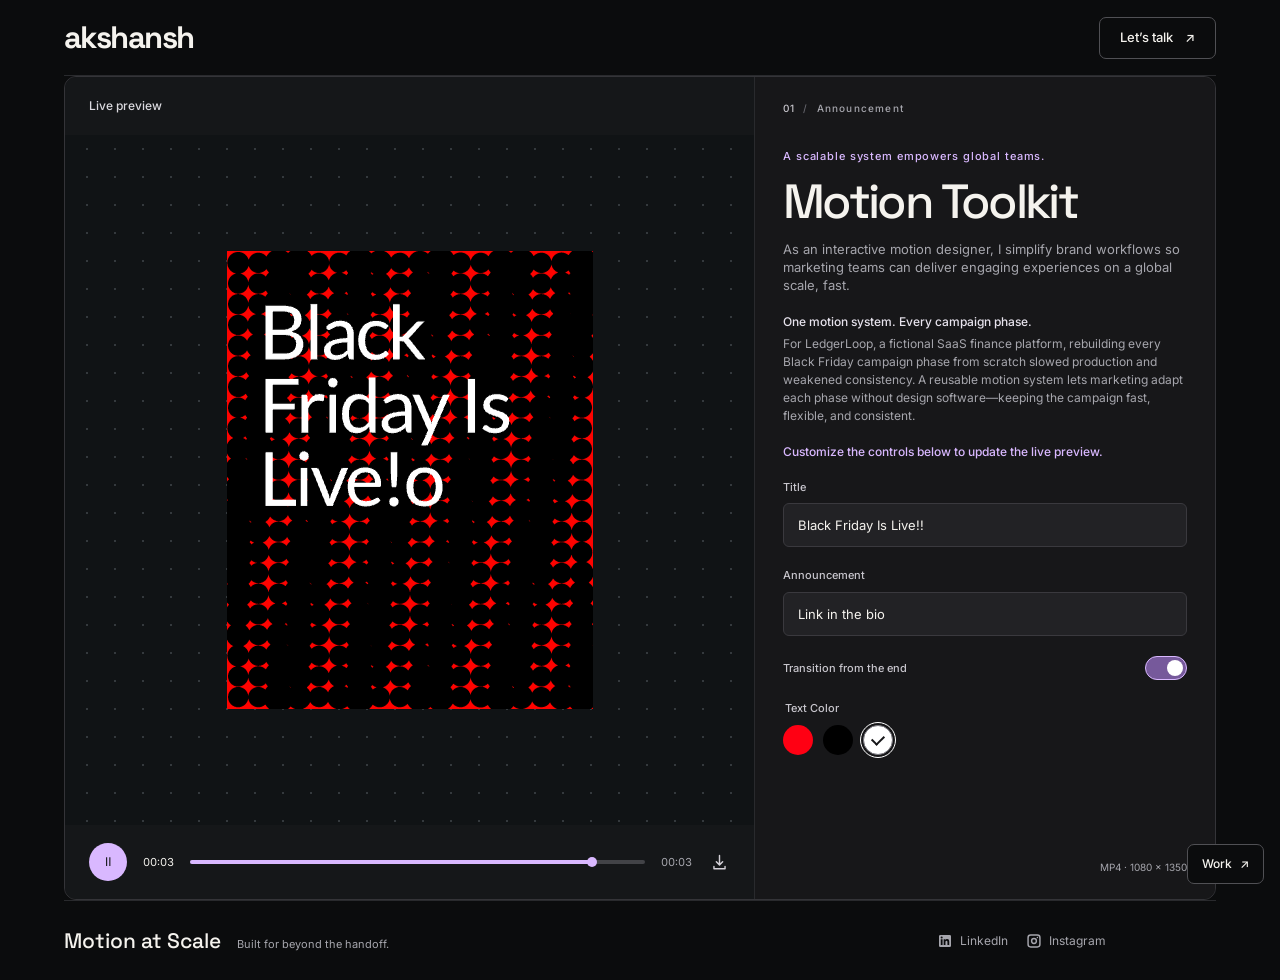
==== commit be92d75b: "Point Let's talk buttons to Apollo 30-min meeting link" ====
--- a/Webtool.html
+++ b/Webtool.html
@@ -72,7 +72,7 @@
 				<a class="brand" href="#top" aria-label="Akshansh, home">akshansh</a>
 				<a
 					class="contact-link"
-					href="https://mail.google.com/mail/?view=cm&amp;fs=1&amp;to=designerwork.akshansh%40gmail.com"
+					href="https://app.apollo.io/#/meet/akshansh_17b/30-min"
 					target="_blank"
 					rel="noopener noreferrer"
 				>
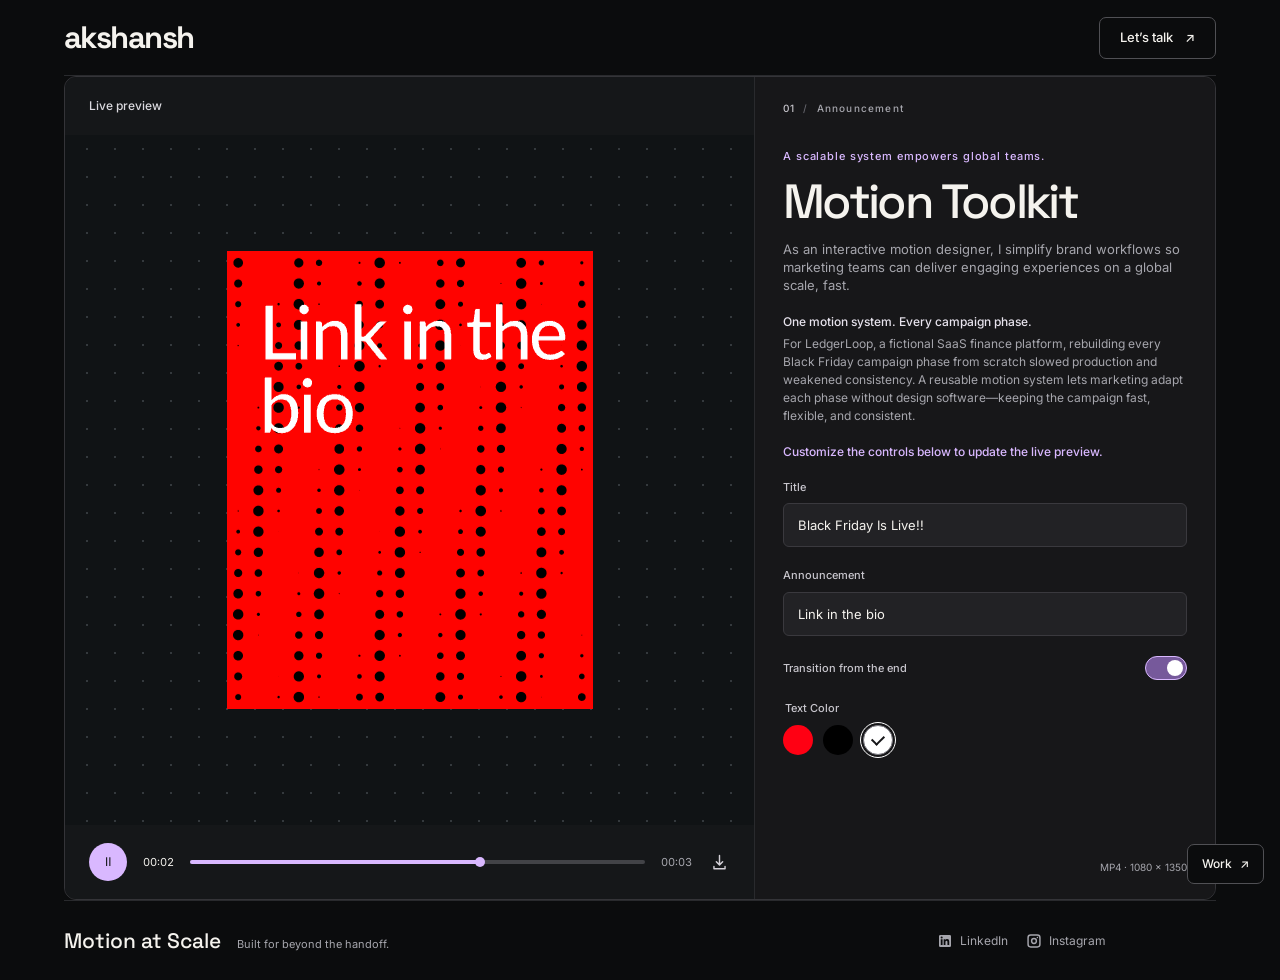
==== commit 6933ec25: "email before downloading the file." ====
--- a/Webtool.html
+++ b/Webtool.html
@@ -72,7 +72,7 @@
 				<a class="brand" href="#top" aria-label="Akshansh, home">akshansh</a>
 				<a
 					class="contact-link"
-					href="https://app.apollo.io/#/meet/akshansh_17b/30-min"
+					href="https://mail.google.com/mail/?view=cm&amp;fs=1&amp;to=designerwork.akshansh%40gmail.com"
 					target="_blank"
 					rel="noopener noreferrer"
 				>
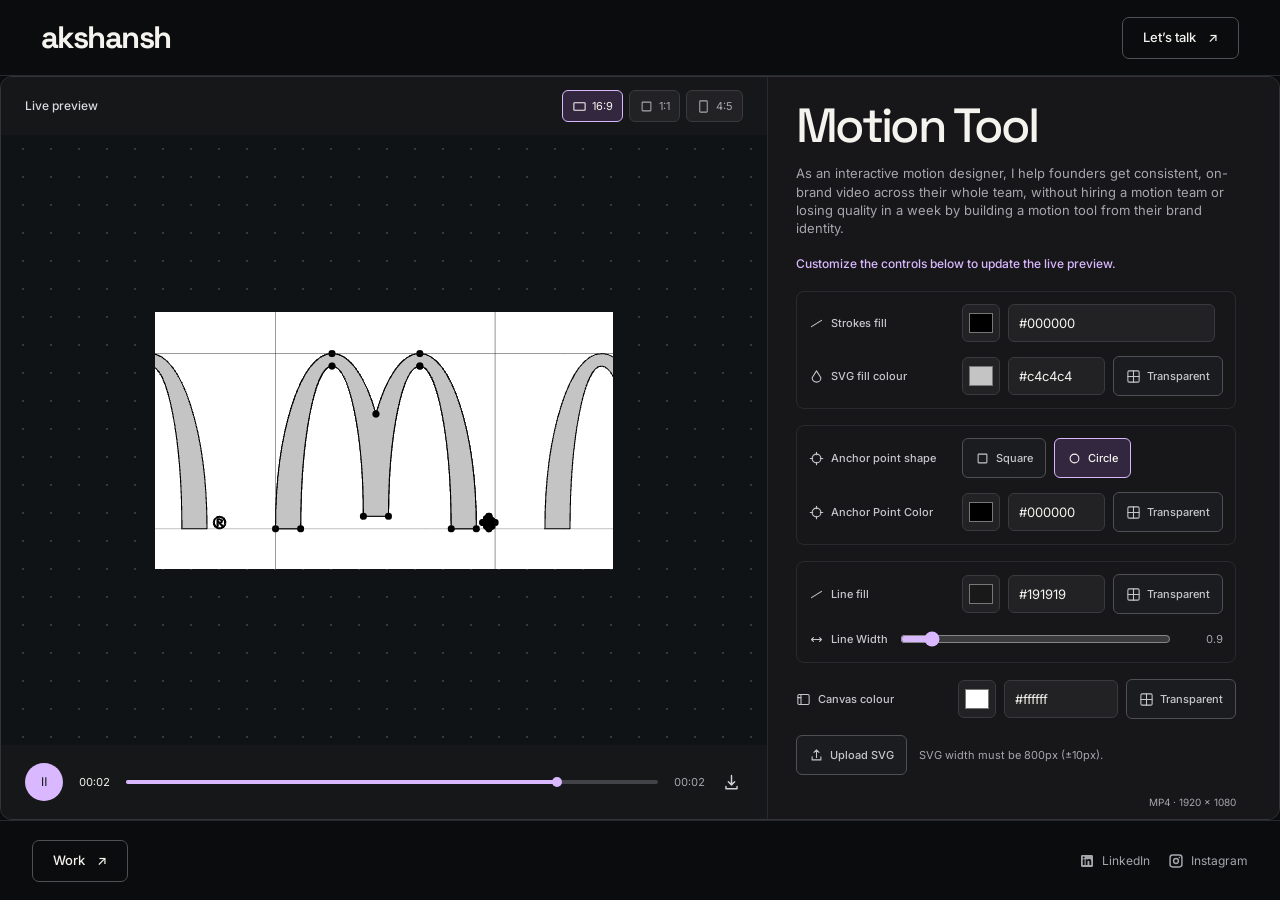
==== commit 07f3a9ac: "update work" ====
--- a/Webtool.html
+++ b/Webtool.html
@@ -5,10 +5,10 @@
 		<meta name="viewport" content="width=device-width, initial-scale=1.0" />
 		<meta
 			name="description"
-			content="A scalable motion toolkit for creating brand-safe animated content."
+			content="A motion tool built from a brand identity to help teams create consistent, on-brand video."
 		/>
 		<meta name="theme-color" content="#0b0c0d" />
-		<title>Motion Toolkit — Akshansh</title>
+		<title>Motion Tool — Akshansh</title>
 		<script>
 			(function initApolloInbound() {
 				var TIMEOUT_MS = 15000;
@@ -79,18 +79,18 @@
 					Let’s talk <span aria-hidden="true">↗</span>
 				</a>
 			</header>
-			<floating-page-link
-				href="./Work.html#top"
-				label="Work"
-				accessible-label="Open Work page"
-			></floating-page-link>
-
 			<main>
 				<section class="toolkit-section" id="toolkit" aria-labelledby="page-title">
 					<div class="editor">
 						<div class="editor__preview">
 							<header class="editor-toolbar">
 								<p class="editor-toolbar__label">Live preview</p>
+								<div
+									id="resolution-controls"
+									class="resolution-controls"
+									role="group"
+									aria-label="Output resolution"
+								></div>
 							</header>
 
 							<div class="preview-stage">
@@ -124,26 +124,15 @@
 							</div>
 						</div>
 
-						<aside class="control-centre" aria-label="Announcement controls">
+						<aside class="control-centre" aria-label="Scene controls">
 							<div class="control-centre__content">
-								<p class="section-label">
-									<span>01</span><span aria-hidden="true">/</span> Announcement
-								</p>
-
 								<div class="toolkit-copy">
-									<p class="eyebrow">A scalable system empowers global teams.</p>
-									<h1 id="page-title">Motion Toolkit</h1>
-									<p>
-										As an interactive motion designer, I simplify brand workflows so
-										marketing teams can deliver engaging experiences on a global scale,
-										fast.
-									</p>
-								</div>
-
-								<div class="control-intro">
-									<h3>One motion system. Every campaign phase.</h3>
-									<p>
-										For LedgerLoop, a fictional SaaS finance platform, rebuilding every Black Friday campaign phase from scratch slowed production and weakened consistency. A reusable motion system lets marketing adapt each phase without design software—keeping the campaign fast, flexible, and consistent.
+									<h1 id="page-title">Motion Tool</h1>
+									<p class="toolkit-copy__description">
+										As an interactive motion designer, I help founders get consistent,
+										on-brand video across their whole team, without hiring a motion team
+										or losing quality in a week by building a motion tool from their
+										brand identity.
 									</p>
 								</div>
 
@@ -152,43 +141,7 @@
 								</p>
 
 								<div class="customise-form">
-									<div id="control-center-controls" class="control-center-controls" aria-live="polite">
-										<div class="field">
-											<label for="speaker-name">Title</label>
-											<input id="speaker-name" name="title" type="text" value="Black Friday Is Live!!" autocomplete="off" />
-										</div>
-
-										<div class="field">
-											<label for="call-to-action">Announcement</label>
-											<textarea id="call-to-action" name="announcement" rows="2">Link in the bio</textarea>
-										</div>
-
-										<div class="field toggle-field">
-											<span id="transition-label">Transition from the end</span>
-											<label class="toggle-switch">
-												<input id="transition-from-end" name="transitionFromEnd" type="checkbox" checked aria-labelledby="transition-label" />
-												<span class="toggle-switch__track" aria-hidden="true"></span>
-											</label>
-										</div>
-
-										<fieldset class="field color-field">
-											<legend>Text Color</legend>
-											<div class="color-presets">
-												<label class="color-preset color-preset--red">
-													<input type="radio" name="text-color-index" value="0" />
-													<span class="visually-hidden">Red #ff0013</span>
-												</label>
-												<label class="color-preset color-preset--black">
-													<input type="radio" name="text-color-index" value="1" />
-													<span class="visually-hidden">Black #000000</span>
-												</label>
-												<label class="color-preset color-preset--white">
-													<input type="radio" name="text-color-index" value="2" checked />
-													<span class="visually-hidden">White #ffffff</span>
-												</label>
-											</div>
-										</fieldset>
-									</div>
+									<div id="control-center-controls" class="control-center-controls" aria-live="polite"></div>
 
 									<div class="customise-form__actions">
 										<p class="export-note" id="export-note" role="status" aria-live="polite">MP4 · 1080 × 1350</p>
@@ -201,10 +154,9 @@
 			</main>
 
 			<footer class="site-footer">
-				<div class="site-footer__brand">
-					<p>Motion at Scale</p>
-					<span>Built for beyond the handoff.</span>
-				</div>
+				<a class="contact-link site-footer__work" href="./Work.html#top">
+					Work <span aria-hidden="true">↗</span>
+				</a>
 				<div class="site-footer__links">
 					<nav class="site-footer__socials" aria-label="Social media">
 						<a href="https://www.linkedin.com/in/akshanshmotion/" target="_blank" rel="noopener noreferrer">
@@ -233,7 +185,6 @@
 			}
 			initApollo();
 		</script>
-		<script src="./floating-page-link.js" type="module"></script>
 		<script src="./motion-toolkit.js" type="module"></script>
 	</body>
 </html>
--- a/webtool.css
+++ b/webtool.css
@@ -20,11 +20,16 @@
 
 html {
 	min-width: 320px;
-	scroll-behavior: smooth;
+	height: 100%;
+	overflow: hidden;
+	scroll-behavior: auto;
 }
 
 body {
+	width: 100%;
+	height: 100%;
 	margin: 0;
+	overflow: hidden;
 	background: var(--page);
 	color: var(--text);
 	font-family: var(--font-body);
@@ -57,16 +62,29 @@
 }
 
 .site-shell {
-	width: min(100% - 128px, 1440px);
-	margin-inline: auto;
+	display: flex;
+	width: 100%;
+	height: 100vh;
+	height: 100dvh;
+	flex-direction: column;
+	overflow: hidden;
 }
 
 .site-header {
 	display: grid;
+	flex: 0 0 76px;
 	min-height: 76px;
 	grid-template-columns: 1fr auto;
 	align-items: center;
+	padding-inline: clamp(18px, 3.2vw, 48px);
 	border-bottom: 1px solid var(--line);
+}
+
+main {
+	display: flex;
+	min-height: 0;
+	flex: 1 1 auto;
+	overflow: hidden;
 }
 
 .brand {
@@ -123,7 +141,13 @@
 	line-height: 1.4;
 }
 
+.toolkit-copy__description span {
+	display: block;
+}
+
 .toolkit-section {
+	height: 100%;
+	min-height: 0;
 	padding-bottom: 0;
 }
 
@@ -148,7 +172,8 @@
 
 .editor {
 	display: grid;
-	min-height: max(662px, calc(100vh - 76px));
+	height: 100%;
+	min-height: 0;
 	grid-template-columns: minmax(0, 3fr) minmax(0, 2fr);
 	overflow: hidden;
 	border: 1px solid var(--line-strong);
@@ -159,6 +184,7 @@
 .editor__preview {
 	display: flex;
 	min-width: 0;
+	min-height: 0;
 	flex-direction: column;
 	border-right: 1px solid var(--line);
 	background: var(--panel);
@@ -167,7 +193,7 @@
 .editor-toolbar {
 	display: grid;
 	min-height: 58px;
-	grid-template-columns: 1fr;
+	grid-template-columns: 1fr auto;
 	align-items: center;
 	padding: 0 24px;
 }
@@ -177,6 +203,48 @@
 	color: #dbdadf;
 	font-size: 12px;
 	font-weight: 500;
+}
+
+.resolution-controls {
+	display: flex;
+	gap: 6px;
+}
+
+.resolution-button {
+	display: inline-flex;
+	min-width: 46px;
+	min-height: 32px;
+	align-items: center;
+	justify-content: center;
+	gap: 5px;
+	padding: 0 9px;
+	border: 1px solid #3a393e;
+	border-radius: 6px;
+	background: var(--field);
+	color: var(--muted);
+	font: inherit;
+	font-size: 11px;
+	cursor: pointer;
+	transition:
+		border-color 160ms ease,
+		background-color 160ms ease,
+		color 160ms ease;
+}
+
+.resolution-button:hover {
+	border-color: var(--lavender);
+	color: var(--text);
+}
+
+.resolution-button[aria-pressed='true'] {
+	border-color: var(--lavender);
+	background: #32273f;
+	color: var(--text);
+}
+
+.resolution-button:focus-visible {
+	outline: 2px solid var(--lavender);
+	outline-offset: 3px;
 }
 
 .color-preset input {
@@ -197,7 +265,7 @@
 .preview-stage {
 	position: relative;
 	display: grid;
-	min-height: 530px;
+	min-height: 0;
 	flex: 1;
 	place-items: center;
 	overflow: hidden;
@@ -237,8 +305,8 @@
 	width: min(100%, 458px);
 	height: auto;
 	min-height: 0;
-	max-height: 100%;
-	aspect-ratio: 1;
+	max-height: none;
+	aspect-ratio: auto;
 	place-items: center;
 	overflow: hidden;
 	border: 0;
@@ -269,7 +337,9 @@
 }
 
 .control-center-controls {
-	display: contents;
+	display: flex;
+	flex-direction: column;
+	gap: 16px;
 }
 
 .playback {
@@ -369,16 +439,32 @@
 .control-centre {
 	display: flex;
 	min-width: 0;
+	min-height: 0;
 	flex-direction: column;
+	overflow: hidden;
 	background: var(--panel-strong);
 }
 
 .control-centre__content {
 	display: flex;
 	flex: 1;
+	min-height: 0;
 	flex-direction: column;
 	gap: 18px;
+	overflow-y: auto;
+	overscroll-behavior: contain;
 	padding: 24px 28px;
+	scrollbar-gutter: stable;
+}
+
+.anchor-controls,
+.line-controls {
+	display: flex;
+	flex-direction: column;
+	gap: 14px;
+	padding: 12px;
+	border: 1px solid var(--line);
+	border-radius: 8px;
 }
 
 .control-intro h3 {
@@ -419,7 +505,56 @@
 	border: 0;
 }
 
+.control-icon {
+	width: 15px;
+	height: 15px;
+	flex: 0 0 auto;
+	color: currentColor;
+	fill: none;
+	stroke: currentColor;
+	stroke-linecap: round;
+	stroke-linejoin: round;
+	stroke-width: 1.7;
+}
+
+.field__control-label,
+.range-control > label {
+	display: flex;
+	min-width: 0;
+	align-items: center;
+	gap: 7px;
+}
+
+.color-control,
+.anchor-shape-control {
+	display: grid;
+	grid-template-columns: minmax(100px, 0.7fr) minmax(0, 1.3fr);
+	align-items: center;
+	gap: 12px;
+}
+
+.range-control {
+	display: grid;
+	grid-template-columns: max-content minmax(0, 1fr) 44px;
+	align-items: center;
+	gap: 10px;
+}
+
+.range-control > label {
+	margin: 0;
+	white-space: nowrap;
+}
+
+.range-control input[type='range'] {
+	width: 100%;
+}
+
+.range-control .field__value {
+	text-align: right;
+}
+
 .field > label,
+.field__control-label,
 .field__label-row,
 .color-field legend {
 	color: var(--soft);
@@ -472,6 +607,140 @@
 	resize: vertical;
 }
 
+.field input[type='range'] {
+	min-height: 0;
+	padding: 0;
+	accent-color: var(--lavender);
+	cursor: pointer;
+}
+
+.field__value {
+	color: var(--muted);
+	font-size: 11px;
+	font-variant-numeric: tabular-nums;
+}
+
+.range-control > label {
+	white-space: nowrap;
+}
+
+.svg-colour-controls {
+	display: flex;
+	flex-direction: column;
+	gap: 14px;
+	padding: 12px;
+	border: 1px solid var(--line);
+	border-radius: 8px;
+}
+
+.color-control__row {
+	display: grid;
+	grid-template-columns: 38px minmax(0, 1fr) auto;
+	align-items: center;
+	gap: 8px;
+}
+
+.color-control__row input[type='color'] {
+	width: 38px;
+	height: 38px;
+	min-height: 0;
+	padding: 4px;
+	cursor: pointer;
+}
+
+.color-control__row .hex-input {
+	min-width: 0;
+	min-height: 38px;
+	padding: 8px 10px;
+}
+
+.control-button,
+.svg-upload-button {
+	display: inline-flex;
+	min-height: 40px;
+	align-items: center;
+	justify-content: center;
+	gap: 6px;
+	padding: 0 12px;
+	border: 1px solid #505054;
+	border-radius: 6px;
+	background: #1b1c20;
+	color: var(--soft);
+	font-size: 11px;
+	font-weight: 500;
+	cursor: pointer;
+	transition:
+		border-color 160ms ease,
+		background-color 160ms ease,
+		color 160ms ease;
+}
+
+.control-button:hover,
+.svg-upload-button:hover {
+	border-color: var(--lavender);
+	color: var(--text);
+}
+
+.control-button[aria-pressed='true'] {
+	border-color: var(--lavender);
+	background: #32273f;
+	color: var(--text);
+}
+
+.svg-upload-button {
+	position: relative;
+	width: fit-content;
+	overflow: hidden;
+}
+
+.svg-upload-control {
+	display: grid;
+	grid-template-columns: max-content minmax(0, 1fr);
+	align-items: center;
+	gap: 12px;
+}
+
+.svg-upload-control .control-message {
+	min-width: 0;
+}
+
+.svg-upload-button:focus-within {
+	outline: 2px solid var(--lavender);
+	outline-offset: 3px;
+}
+
+.svg-upload-input {
+	position: absolute;
+	inset: 0;
+	width: 100%;
+	height: 100%;
+	min-height: 0;
+	padding: 0;
+	border: 0;
+	background: transparent;
+	opacity: 0;
+	cursor: pointer;
+}
+
+.control-message {
+	margin: 0;
+	color: var(--muted);
+	font-size: 11px;
+}
+
+.control-message[aria-invalid='true'] {
+	color: #ff9a9a;
+}
+
+.field__choices {
+	display: flex;
+	gap: 8px;
+}
+
+.field__choices .control-button {
+	min-width: 76px;
+}
+
 .field input:hover,
 .field textarea:hover,
 .field select:hover {
@@ -663,11 +932,12 @@
 
 .site-footer {
 	display: flex;
+	flex: 0 0 auto;
 	min-height: 80px;
 	align-items: center;
 	justify-content: space-between;
 	gap: 24px;
-	padding-right: 110px;
+	padding: 0 32px;
 	border-top: 1px solid var(--line);
 }
 
@@ -702,24 +972,6 @@
 	width: 16px;
 	height: 16px;
 	fill: currentColor;
-}
-
-.site-footer__brand {
-	display: flex;
-	align-items: baseline;
-	gap: 16px;
-}
-
-.site-footer__brand p {
-	margin: 0;
-	font-family: var(--font-display);
-	font-size: 21px;
-	font-weight: 500;
-}
-
-.site-footer__brand span {
-	color: var(--muted);
-	font-size: 11px;
 }
 
 .visually-hidden {
@@ -733,10 +985,6 @@
 }
 
 @media (max-width: 1000px) {
-	.site-shell {
-		width: min(100% - 64px, 900px);
-	}
-
 	.editor {
 		grid-template-columns: minmax(0, 3fr) minmax(0, 2fr);
 	}
@@ -748,13 +996,11 @@
 }
 
 @media (max-width: 720px) {
-	.site-shell {
-		width: calc(100% - 36px);
-	}
-
 	.site-header {
+		flex-basis: 68px;
 		min-height: 68px;
 		grid-template-columns: 1fr auto;
+		padding-inline: 18px;
 	}
 
 	.brand {
@@ -769,6 +1015,7 @@
 
 	.editor {
 		grid-template-columns: 1fr;
+		grid-template-rows: minmax(0, 0.8fr) minmax(0, 1fr);
 		min-height: 0;
 	}
 
@@ -777,9 +1024,12 @@
 		border-bottom: 1px solid var(--line);
 	}
 
+	.editor-toolbar {
+		padding: 0 18px;
+	}
+
 	.preview-stage {
-		min-height: 450px;
-		padding: 28px 18px;
+		padding: 18px;
 	}
 
 	.control-centre__content {
@@ -799,7 +1049,7 @@
 		align-items: flex-start;
 		flex-direction: column;
 		gap: 10px;
-		padding: 18px 110px 22px 0;
+		padding: 14px 100px 14px 18px;
 	}
 
 	.site-footer__links {
@@ -825,10 +1075,214 @@
 		font-size: 10px;
 	}
 
-	.site-footer__brand {
-		align-items: flex-start;
-		flex-direction: column;
-		gap: 2px;
+}
+
+@media (max-width: 720px) {
+	.site-header {
+		flex-basis: 48px;
+		min-height: 48px;
+		padding-inline: 12px;
+	}
+
+	.brand {
+		font-size: 21px;
+	}
+
+	.contact-link {
+		min-height: 30px;
+		gap: 6px;
+		padding-inline: 9px;
+		font-size: 10px;
+	}
+
+	.editor {
+		grid-template-rows: minmax(0, 50dvh) minmax(0, 1fr);
+	}
+
+	.editor-toolbar {
+		min-height: 42px;
+		padding-inline: 10px;
+	}
+
+	.editor-toolbar__label {
+		font-size: 10px;
+	}
+
+	.resolution-controls {
+		gap: 4px;
+	}
+
+	.resolution-button {
+		min-width: 38px;
+		min-height: 26px;
+		gap: 3px;
+		padding-inline: 6px;
+		font-size: 9px;
+	}
+
+	.resolution-button .control-icon {
+		width: 12px;
+		height: 12px;
+	}
+
+	.preview-stage {
+		padding: 8px;
+	}
+
+	.playback {
+		min-height: 46px;
+		gap: 8px;
+		padding-inline: 10px;
+	}
+
+	.playback__play {
+		width: 30px;
+		height: 30px;
+	}
+
+	.control-centre__content {
+		gap: 10px;
+		padding: 10px 12px;
+	}
+
+	.control-centre__content > .section-label,
+	.control-centre__content > .control-instruction {
+		display: none;
+	}
+
+	.control-center-controls,
+	.customise-form {
+		gap: 10px;
+	}
+
+	.customise-form {
+		order: 1;
+	}
+
+	.toolkit-copy {
+		order: 2;
+	}
+
+	.toolkit-copy .eyebrow {
+		display: none;
+	}
+
+	.toolkit-copy h1 {
+		font-size: 16px;
+	}
+
+	.toolkit-copy > p:last-child {
+		display: block;
+		margin-top: 6px;
+		font-size: 11px;
+		line-height: 1.4;
+	}
+
+	.field {
+		gap: 5px;
+	}
+
+	.field input,
+	.field textarea,
+	.field select {
+		min-height: 36px;
+		padding: 8px 10px;
+		font-size: 12px;
+	}
+
+	.svg-colour-controls {
+		gap: 8px;
+		padding: 8px;
+	}
+
+	.anchor-controls,
+	.line-controls {
+		gap: 8px;
+		padding: 8px;
+	}
+
+	.range-control {
+		grid-template-columns: max-content minmax(0, 1fr) 40px;
+		gap: 6px;
+	}
+
+	.color-control__row {
+		grid-template-columns: 32px minmax(0, 1fr) auto;
+		gap: 5px;
+	}
+
+	.color-control__row input[type='color'] {
+		width: 32px;
+		height: 32px;
+		padding: 3px;
+	}
+
+	.color-control,
+	.anchor-shape-control {
+		grid-template-columns: minmax(86px, 0.7fr) minmax(0, 1.3fr);
+		gap: 8px;
+	}
+
+	.color-control__row .hex-input {
+		min-height: 32px;
+		padding: 6px 7px;
+		font-size: 11px;
+	}
+
+	.control-button,
+	.svg-upload-button {
+		min-height: 32px;
+		padding-inline: 9px;
+		font-size: 10px;
+	}
+
+	.field__choices {
+		gap: 6px;
+	}
+
+	.field__choices .control-button {
+		min-width: 60px;
+	}
+
+	.svg-upload-control {
+		gap: 8px;
+	}
+
+	.svg-upload-control .control-message {
+		font-size: 10px;
+	}
+
+	.customise-form__actions {
+		margin-top: 0;
+	}
+
+	.site-footer {
+		min-height: 48px;
+		align-items: center;
+		justify-content: space-between;
+		flex-direction: row;
+		gap: 8px;
+		padding: 6px 12px;
+	}
+
+	.site-footer__links {
+		align-items: center;
+		flex-direction: row;
+		gap: 10px;
+	}
+
+	.site-footer__socials {
+		gap: 10px;
+	}
+
+	.site-footer__socials a {
+		gap: 4px;
+		font-size: 10px;
+	}
+
+	.site-footer__socials svg {
+		width: 13px;
+		height: 13px;
 	}
 }
 
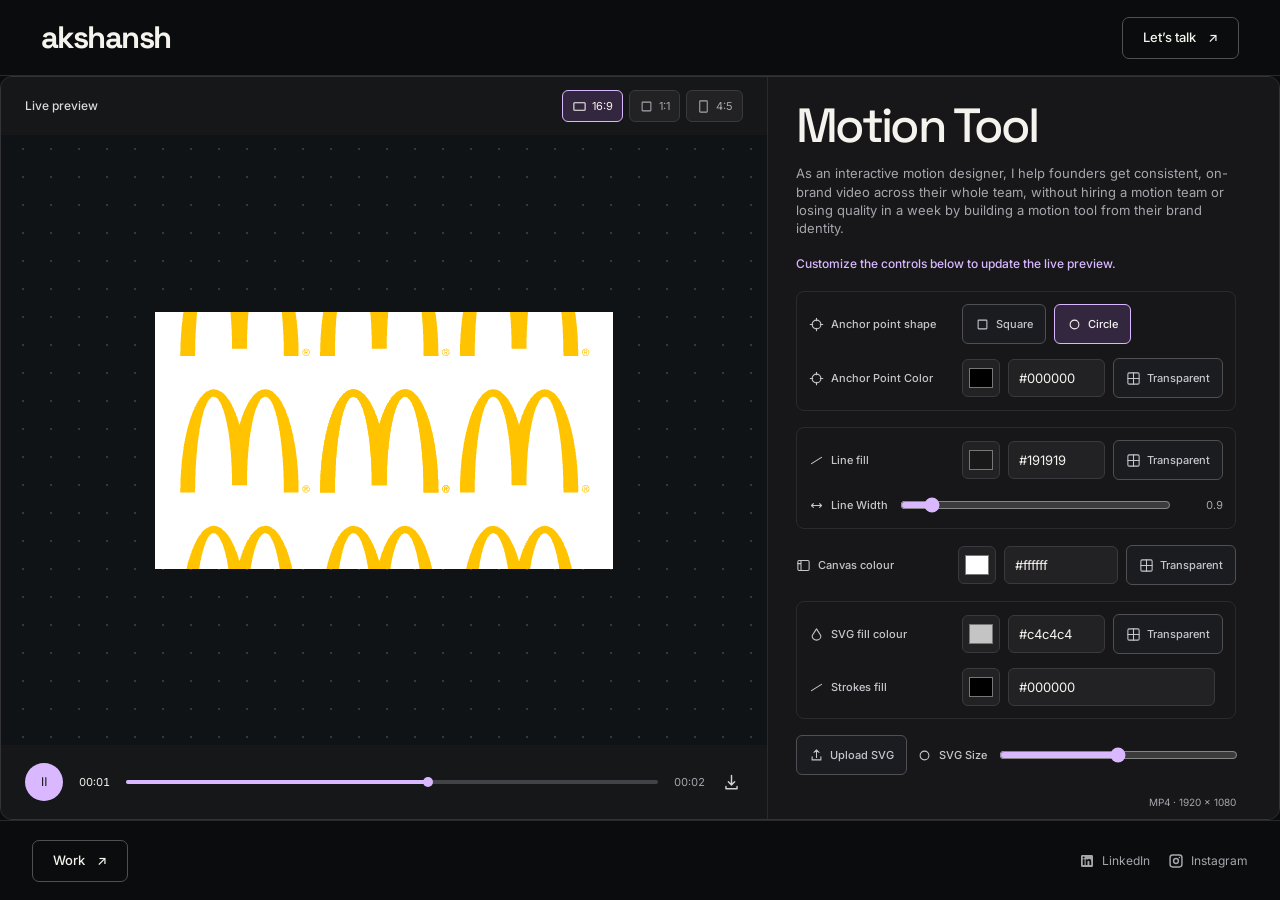
==== commit 2acc91ef: "new features" ====
--- a/Webtool.html
+++ b/Webtool.html
@@ -105,7 +105,7 @@
 									<span aria-hidden="true">▶</span>
 								</button>
 								<span class="playback__time">00:03</span>
-								<div class="playback__timeline" role="progressbar" aria-label="Animation progress" aria-valuemin="0" aria-valuemax="8" aria-valuenow="3">
+								<div class="playback__timeline" role="slider" tabindex="0" aria-label="Animation progress" aria-valuemin="0" aria-valuemax="8" aria-valuenow="3">
 									<span class="playback__progress"></span>
 									<span class="playback__head"></span>
 								</div>
--- a/webtool.css
+++ b/webtool.css
@@ -388,6 +388,13 @@
 	overflow: visible;
 	border-radius: 3px;
 	background: #424347;
+	cursor: pointer;
+	touch-action: none;
+}
+
+.playback__timeline:focus-visible {
+	outline: 2px solid var(--lavender);
+	outline-offset: 7px;
 }
 
 .playback__progress {
@@ -538,6 +545,10 @@
 	grid-template-columns: max-content minmax(0, 1fr) 44px;
 	align-items: center;
 	gap: 10px;
+}
+
+.range-control.range-control--no-value {
+	grid-template-columns: max-content minmax(0, 1fr);
 }
 
 .range-control > label {
@@ -697,11 +708,7 @@
 	display: grid;
 	grid-template-columns: max-content minmax(0, 1fr);
 	align-items: center;
-	gap: 12px;
-}
-
-.svg-upload-control .control-message {
-	min-width: 0;
+	gap: 10px;
 }
 
 .svg-upload-button:focus-within {
@@ -730,6 +737,14 @@
 
 .control-message[aria-invalid='true'] {
 	color: #ff9a9a;
+}
+
+.svg-upload-status {
+	min-width: 0;
+	overflow: hidden;
+	font-size: 10px;
+	text-overflow: ellipsis;
+	white-space: nowrap;
 }
 
 .field__choices {
@@ -919,7 +934,9 @@
 
 .customise-form__actions {
 	display: flex;
-	justify-content: flex-end;
+	align-items: center;
+	justify-content: space-between;
+	gap: 8px;
 	margin-top: auto;
 }
 
@@ -1246,10 +1263,6 @@
 
 	.svg-upload-control {
 		gap: 8px;
-	}
-
-	.svg-upload-control .control-message {
-		font-size: 10px;
 	}
 
 	.customise-form__actions {
